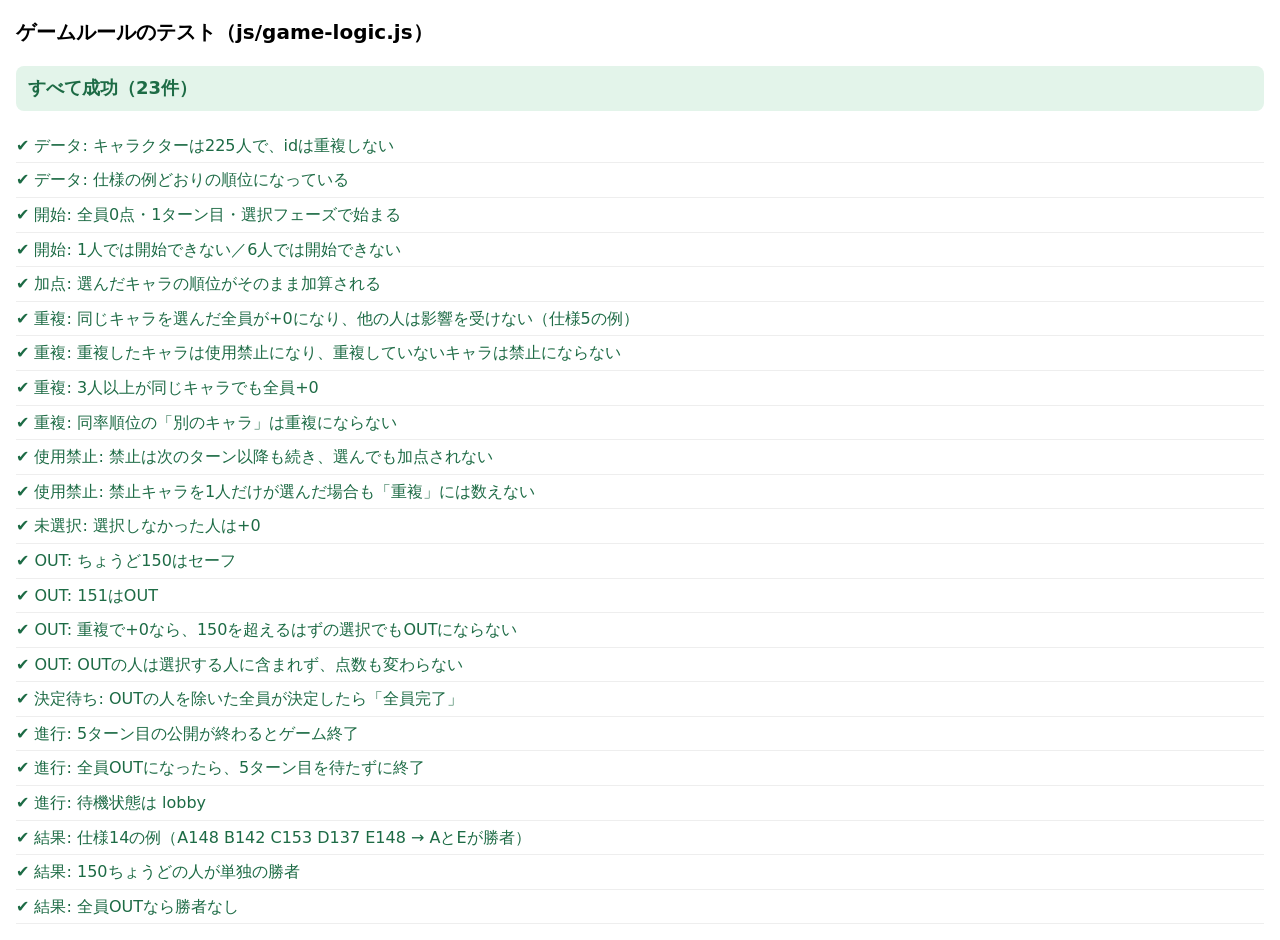
==== tests/index.html @ 10e5bd0f "Add files via upload" ====
<!DOCTYPE html>
<html lang="ja">
<head>
  <meta charset="UTF-8">
  <meta name="viewport" content="width=device-width, initial-scale=1">
  <title>ゲームルールのテスト</title>
  <style>
    body { font-family: system-ui, sans-serif; margin: 16px; line-height: 1.6; }
    h1 { font-size: 20px; }
    #summary { font-size: 18px; font-weight: bold; padding: 8px 12px; border-radius: 8px; }
    #summary.ok { background: #e3f4ea; color: #1d6b45; }
    #summary.ng { background: #fde8e8; color: #a11919; }
    ul { padding-left: 0; list-style: none; }
    li { padding: 4px 0; border-bottom: 1px solid #eee; }
    li.ok { color: #1d6b45; }
    li.ng { color: #a11919; font-weight: bold; }
  </style>
</head>
<body>
  <h1>ゲームルールのテスト（js/game-logic.js）</h1>
  <p id="summary">実行中…</p>
  <ul id="results"></ul>
  <script type="module" src="./game-logic.test.js"></script>
</body>
</html>
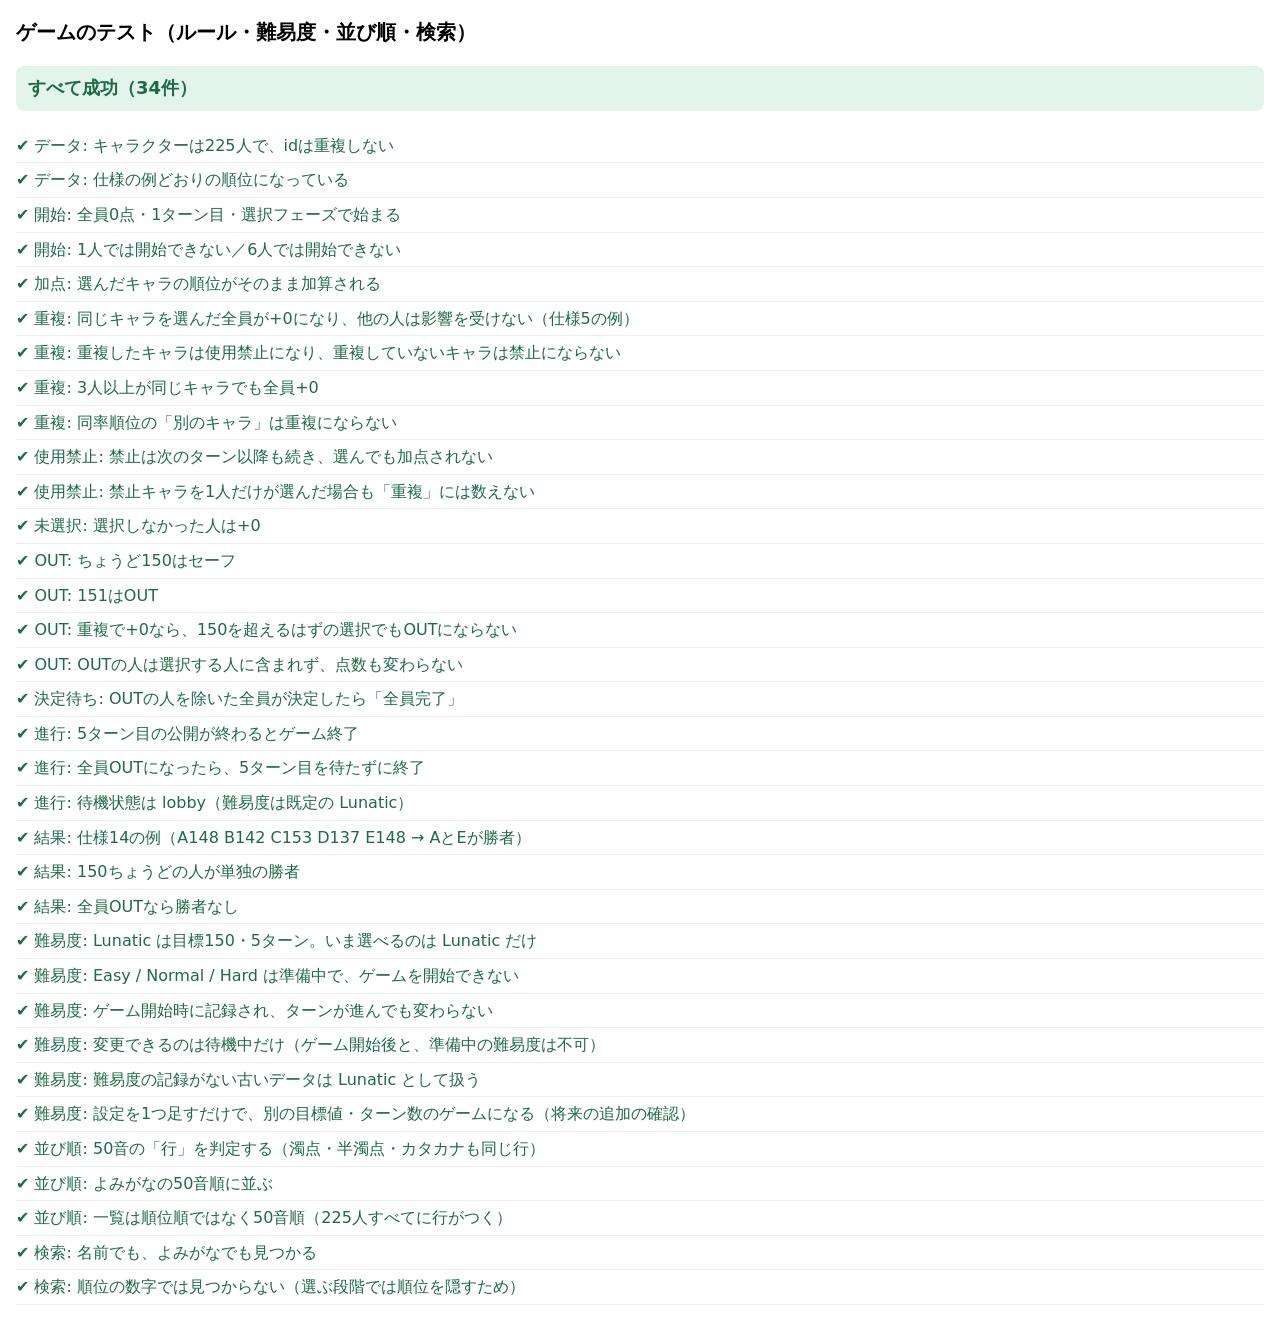
==== commit 620c8bf6: "Add files via upload" ====
--- a/tests/index.html
+++ b/tests/index.html
@@ -17,7 +17,7 @@
   </style>
 </head>
 <body>
-  <h1>ゲームルールのテスト（js/game-logic.js）</h1>
+  <h1>ゲームのテスト（ルール・難易度・並び順・検索）</h1>
   <p id="summary">実行中…</p>
   <ul id="results"></ul>
   <script type="module" src="./game-logic.test.js"></script>
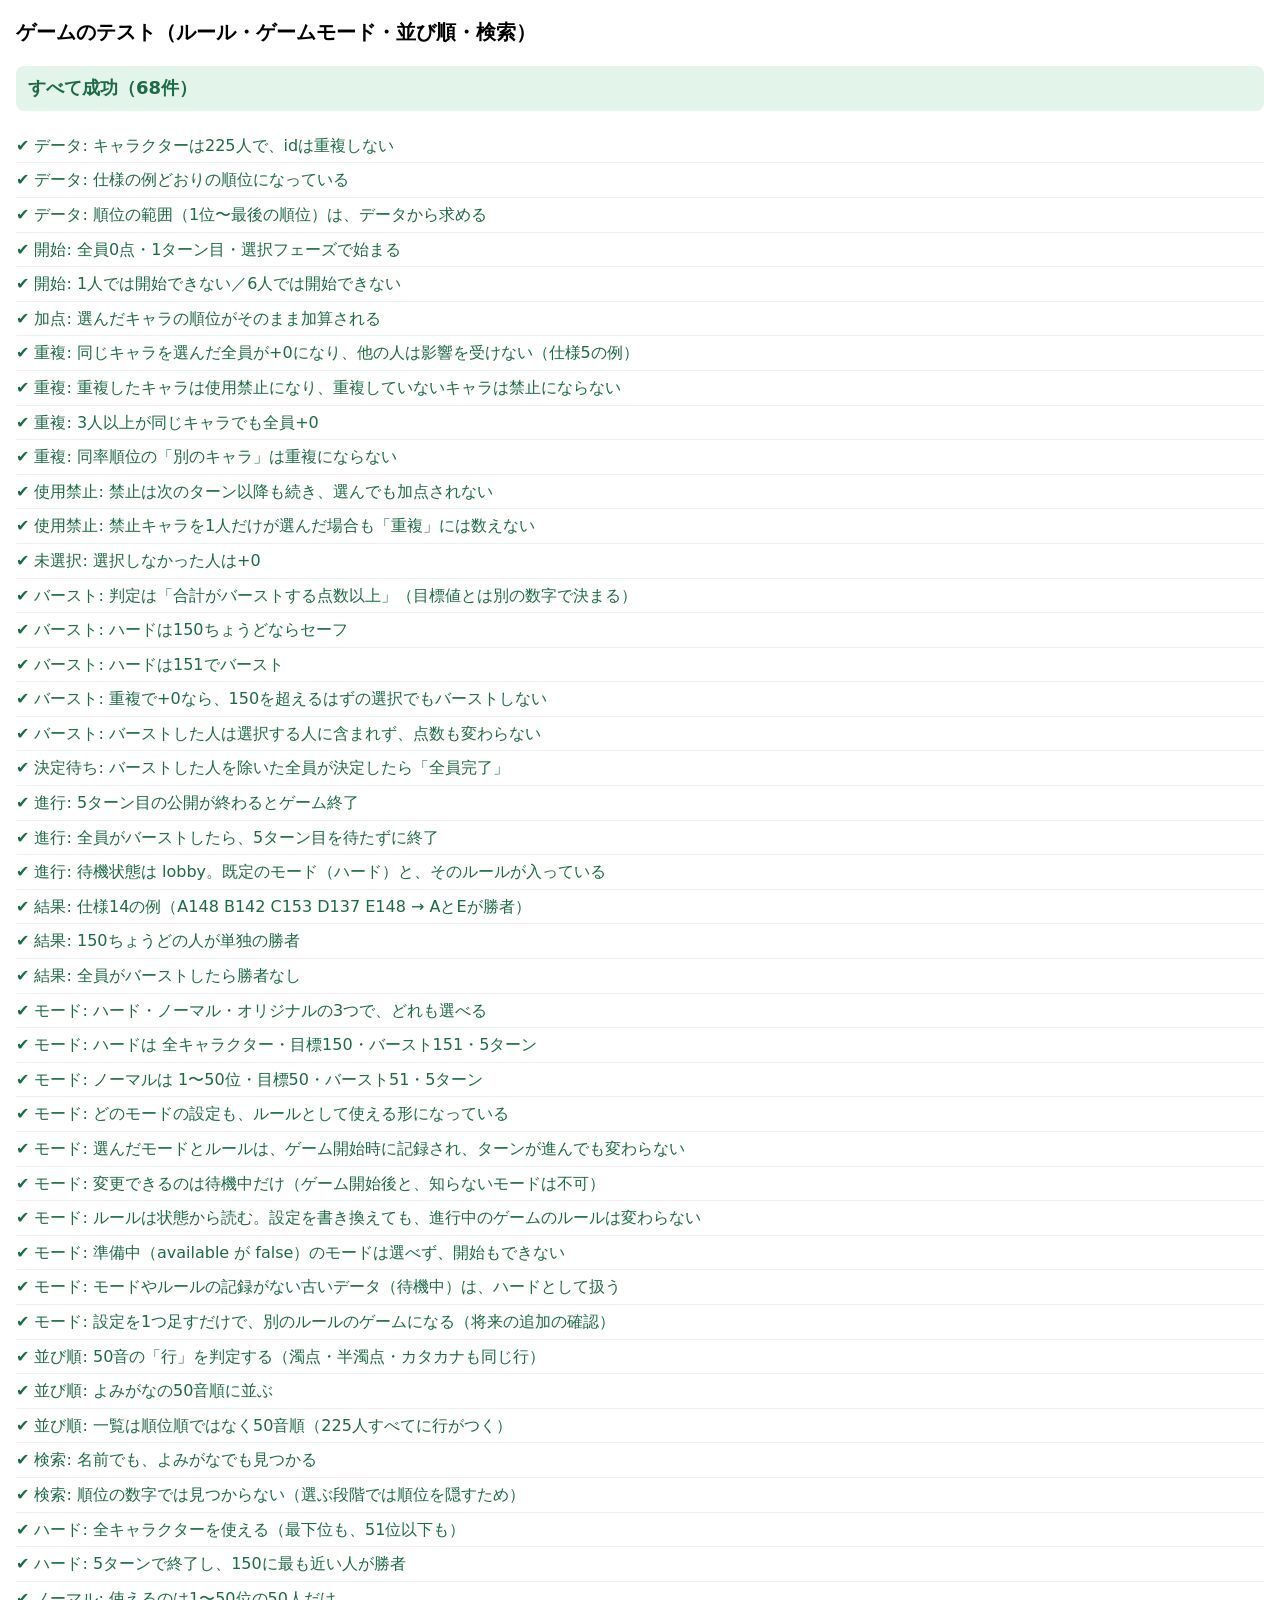
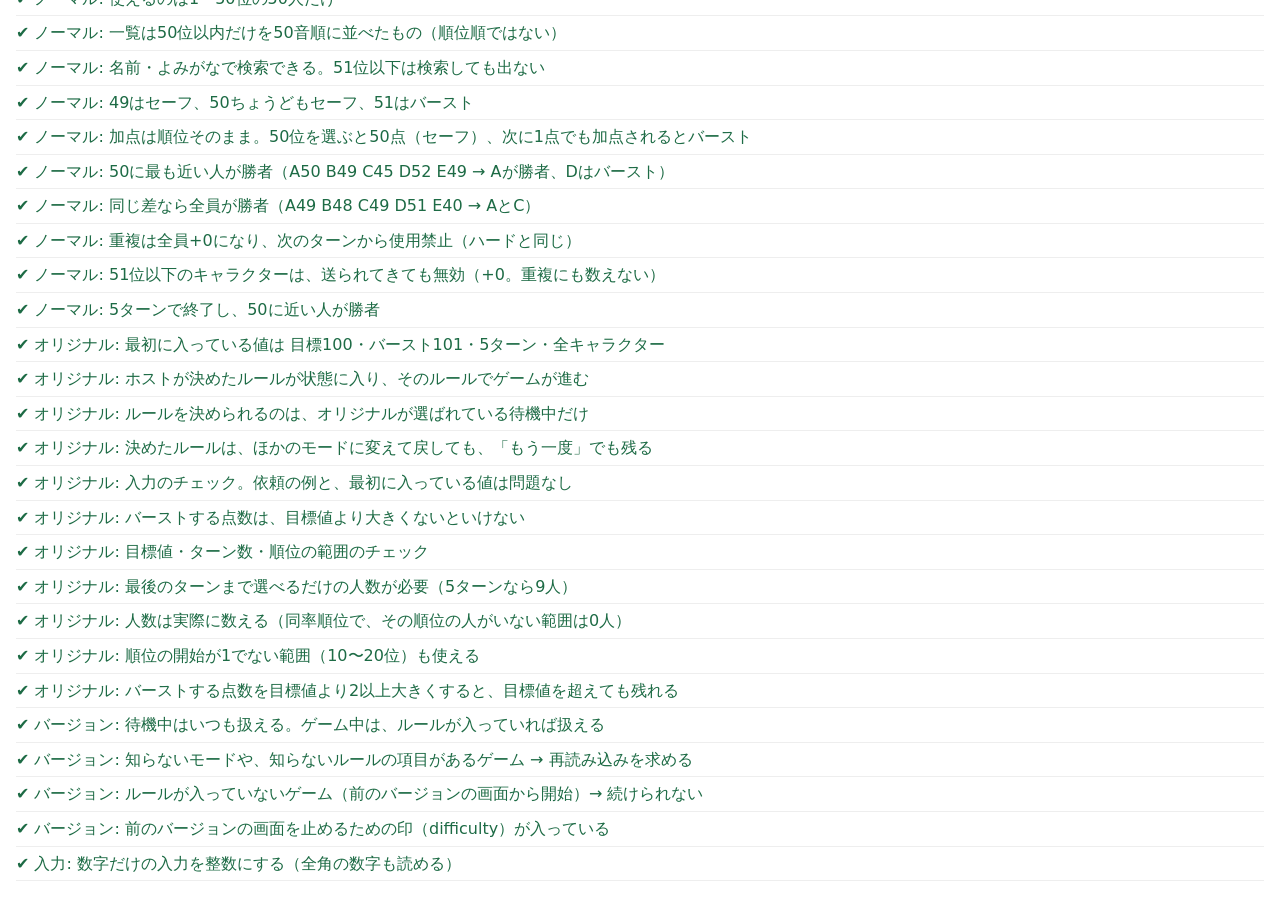
==== commit 9121cdec: "Add files via upload" ====
--- a/tests/index.html
+++ b/tests/index.html
@@ -17,7 +17,7 @@
   </style>
 </head>
 <body>
-  <h1>ゲームのテスト（ルール・難易度・並び順・検索）</h1>
+  <h1>ゲームのテスト（ルール・ゲームモード・並び順・検索）</h1>
   <p id="summary">実行中…</p>
   <ul id="results"></ul>
   <script type="module" src="./game-logic.test.js"></script>
